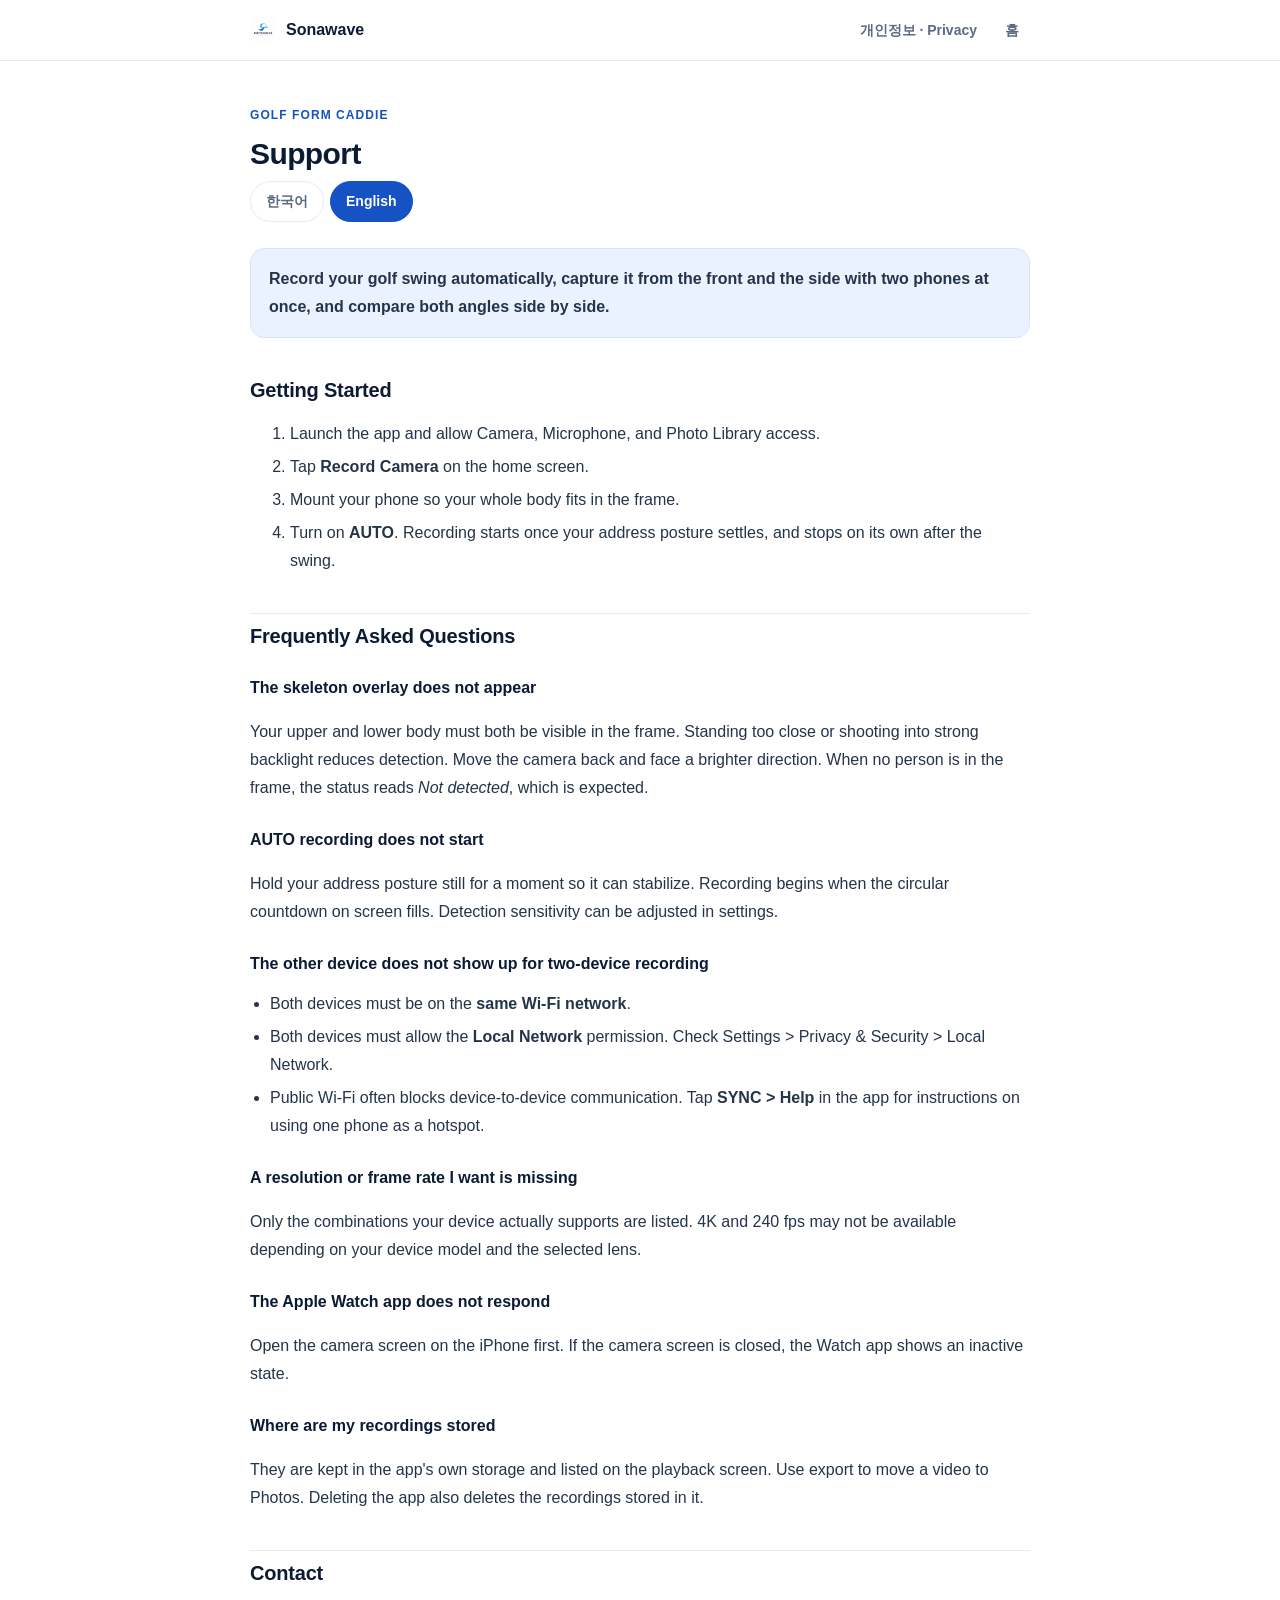
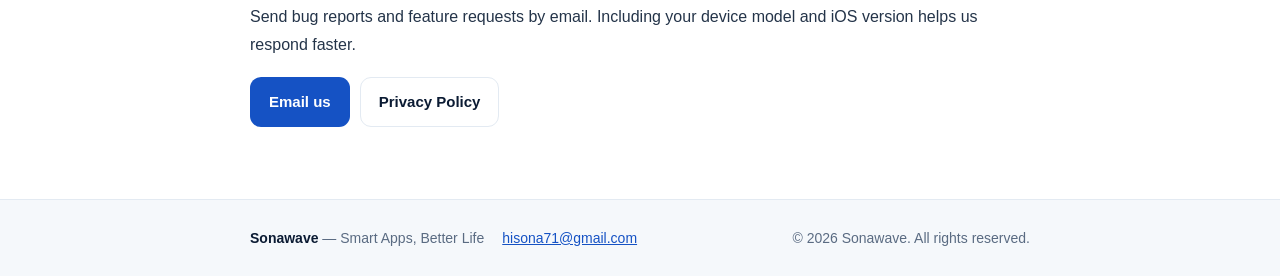
==== golfformcaddie/index.html @ f2c0e0cf "Golf Form Caddie 개인정보 처리방침 및 지원 페이지 추가 - golfformcaddie/privacy.html: App Store 등록용 개인정보 처리방침 (한국어/영" ====
<!DOCTYPE html>
<html lang="ko">
<head>
<meta charset="utf-8">
<meta name="viewport" content="width=device-width, initial-scale=1">
<title>Golf Form Caddie 지원 | Support — Sonawave</title>
<meta name="description" content="Golf Form Caddie 사용 안내와 문의. 자동 녹화, 2대 동시 촬영, 비교 재생, Apple Watch 연동에 대한 도움말입니다.">
<link rel="icon" href="../images/sonawave_logo.png">
<link rel="stylesheet" href="style.css">
</head>
<body>

<header>
  <div class="wrap nav">
    <a class="brand" href="../">
      <img src="../images/sonawave_logo.png" alt="">
      <span>Sonawave</span>
    </a>
    <nav class="nav-links">
      <a href="privacy.html">개인정보 · Privacy</a>
      <a href="../">홈</a>
    </nav>
  </div>
</header>

<main>
  <div class="wrap">
    <div class="eyebrow">Golf Form Caddie</div>
    <h1 id="ttl">지원</h1>

    <div class="langbar">
      <button type="button" data-lang="ko" aria-pressed="true">한국어</button>
      <button type="button" data-lang="en" aria-pressed="false">English</button>
    </div>

    <!-- ================= 한국어 ================= -->
    <section data-body="ko">
      <div class="lead">
        <p>골프 스윙을 자동으로 녹화하고, 스마트폰 2대로 정면과 측면을 동시에 담아 나란히 비교 분석하는 앱입니다.</p>
      </div>

      <h2>시작하기</h2>
      <ol>
        <li>앱을 실행하고 카메라, 마이크, 사진 접근을 허용합니다.</li>
        <li>홈 화면에서 <strong>Record Camera</strong>를 선택합니다.</li>
        <li>스마트폰을 거치대에 놓고 몸 전체가 화면에 들어오도록 맞춥니다.</li>
        <li><strong>AUTO</strong>를 켜면 어드레스 자세가 안정된 뒤 녹화가 자동으로 시작되고, 스윙이 끝나면 스스로 멈춥니다.</li>
      </ol>

      <h2>자주 묻는 질문</h2>

      <h3>스켈레톤이 표시되지 않습니다</h3>
      <p>사람의 상반신과 하반신이 모두 화면에 들어와야 인식됩니다. 너무 가깝거나 역광이면 인식률이 떨어집니다. 카메라를 뒤로 물리고 밝은 방향으로 조정해 보세요. 화면에 사람이 없으면 <em>Not detected</em>로 표시되며 이는 정상입니다.</p>

      <h3>AUTO 녹화가 시작되지 않습니다</h3>
      <p>어드레스 자세를 잡고 잠시 움직이지 않아야 안정화가 완료됩니다. 화면의 원형 카운트다운이 채워지면 녹화가 시작됩니다. 감지 민감도는 설정에서 조정할 수 있습니다.</p>

      <h3>2대 동시 촬영에서 상대 기기가 보이지 않습니다</h3>
      <ul>
        <li>두 기기가 <strong>같은 Wi-Fi 네트워크</strong>에 연결되어 있어야 합니다.</li>
        <li>두 기기 모두 <strong>로컬 네트워크 권한</strong>을 허용해야 합니다. 설정 &gt; 개인정보 보호 및 보안 &gt; 로컬 네트워크에서 확인하세요.</li>
        <li>공용 Wi-Fi는 기기 간 통신을 차단하는 경우가 많습니다. 앱의 <strong>SYNC &gt; Help</strong>에서 한 대를 핫스팟으로 쓰는 방법을 안내합니다.</li>
      </ul>

      <h3>원하는 해상도나 프레임이 목록에 없습니다</h3>
      <p>기기가 실제로 지원하는 조합만 표시합니다. 4K나 240fps는 기기 모델과 선택한 렌즈에 따라 제공되지 않을 수 있습니다.</p>

      <h3>Apple Watch 앱이 동작하지 않습니다</h3>
      <p>iPhone에서 카메라 화면을 먼저 연 상태여야 Watch에서 제어할 수 있습니다. 카메라 화면이 닫혀 있으면 비활성 상태로 표시됩니다.</p>

      <h3>녹화한 영상은 어디에 저장되나요</h3>
      <p>앱 내부 저장 공간에 보관되며, 재생 화면에서 목록을 볼 수 있습니다. 사진 앱으로 옮기려면 내보내기를 선택하세요. 앱을 삭제하면 저장된 영상도 함께 삭제됩니다.</p>

      <h2>문의</h2>
      <p>오류 신고나 기능 제안을 메일로 받습니다. 사용 중인 기기 모델과 iOS 버전을 함께 적어주시면 확인이 빠릅니다.</p>
      <div class="cta">
        <a class="btn btn-primary" href="mailto:hisona71@gmail.com?subject=Golf%20Form%20Caddie%20문의">메일 보내기</a>
        <a class="btn btn-ghost" href="privacy.html">개인정보 처리방침</a>
      </div>
    </section>

    <!-- ================= English ================= -->
    <section data-body="en" hidden>
      <div class="lead">
        <p>Record your golf swing automatically, capture it from the front and the side with two phones at once, and compare both angles side by side.</p>
      </div>

      <h2>Getting Started</h2>
      <ol>
        <li>Launch the app and allow Camera, Microphone, and Photo Library access.</li>
        <li>Tap <strong>Record Camera</strong> on the home screen.</li>
        <li>Mount your phone so your whole body fits in the frame.</li>
        <li>Turn on <strong>AUTO</strong>. Recording starts once your address posture settles, and stops on its own after the swing.</li>
      </ol>

      <h2>Frequently Asked Questions</h2>

      <h3>The skeleton overlay does not appear</h3>
      <p>Your upper and lower body must both be visible in the frame. Standing too close or shooting into strong backlight reduces detection. Move the camera back and face a brighter direction. When no person is in the frame, the status reads <em>Not detected</em>, which is expected.</p>

      <h3>AUTO recording does not start</h3>
      <p>Hold your address posture still for a moment so it can stabilize. Recording begins when the circular countdown on screen fills. Detection sensitivity can be adjusted in settings.</p>

      <h3>The other device does not show up for two-device recording</h3>
      <ul>
        <li>Both devices must be on the <strong>same Wi-Fi network</strong>.</li>
        <li>Both devices must allow the <strong>Local Network</strong> permission. Check Settings &gt; Privacy &amp; Security &gt; Local Network.</li>
        <li>Public Wi-Fi often blocks device-to-device communication. Tap <strong>SYNC &gt; Help</strong> in the app for instructions on using one phone as a hotspot.</li>
      </ul>

      <h3>A resolution or frame rate I want is missing</h3>
      <p>Only the combinations your device actually supports are listed. 4K and 240 fps may not be available depending on your device model and the selected lens.</p>

      <h3>The Apple Watch app does not respond</h3>
      <p>Open the camera screen on the iPhone first. If the camera screen is closed, the Watch app shows an inactive state.</p>

      <h3>Where are my recordings stored</h3>
      <p>They are kept in the app's own storage and listed on the playback screen. Use export to move a video to Photos. Deleting the app also deletes the recordings stored in it.</p>

      <h2>Contact</h2>
      <p>Send bug reports and feature requests by email. Including your device model and iOS version helps us respond faster.</p>
      <div class="cta">
        <a class="btn btn-primary" href="mailto:hisona71@gmail.com?subject=Golf%20Form%20Caddie%20Support">Email us</a>
        <a class="btn btn-ghost" href="privacy.html">Privacy Policy</a>
      </div>
    </section>
  </div>
</main>

<footer>
  <div class="wrap foot">
    <span><strong style="color:var(--text)">Sonawave</strong> — Smart Apps, Better Life</span>
    <a href="mailto:hisona71@gmail.com">hisona71@gmail.com</a>
    <span class="copy">© 2026 Sonawave. All rights reserved.</span>
  </div>
</footer>

<script>
(function(){
  var TITLES = { ko:{t:"지원", lang:"ko"}, en:{t:"Support", lang:"en"} };
  var buttons = document.querySelectorAll(".langbar button");
  function apply(lang){
    document.querySelectorAll("[data-body]").forEach(function(s){
      s.hidden = (s.getAttribute("data-body") !== lang);
    });
    buttons.forEach(function(b){
      b.setAttribute("aria-pressed", String(b.getAttribute("data-lang") === lang));
    });
    document.getElementById("ttl").textContent = TITLES[lang].t;
    document.documentElement.lang = TITLES[lang].lang;
    try { localStorage.setItem("gfc-lang", lang); } catch (e) {}
  }
  buttons.forEach(function(b){
    b.addEventListener("click", function(){ apply(b.getAttribute("data-lang")); });
  });
  var saved = null;
  try { saved = localStorage.getItem("gfc-lang"); } catch (e) {}
  apply(saved || ((navigator.language || "").toLowerCase().indexOf("ko") === 0 ? "ko" : "en"));
})();
</script>

</body>
</html>
---- golfformcaddie/style.css ----
:root{
  --cyan:#1fa8d8;
  --blue:#1552c4;
  --blue-deep:#0f3fb0;
  --navy:#0b1b33;
  --bg:#ffffff;
  --bg-alt:#f5f8fb;
  --surface:#ffffff;
  --border:#e3eaf2;
  --text:#0b1b33;
  --text-dim:#5a6b82;
  --accent:var(--blue);
  --accent-soft:#eaf2ff;
  --shadow:0 1px 2px rgba(11,27,51,.05), 0 8px 24px rgba(11,27,51,.06);
  --radius:14px;
  --max:820px;
}
*{box-sizing:border-box}
body{
  margin:0;background:var(--bg);color:var(--text);
  font:16px/1.75 -apple-system,BlinkMacSystemFont,"Apple SD Gothic Neo","Segoe UI",Roboto,"Helvetica Neue",Arial,sans-serif;
  -webkit-text-size-adjust:100%;
}
.wrap{max-width:var(--max);margin:0 auto;padding:0 20px}
header{
  border-bottom:1px solid var(--border);background:rgba(255,255,255,.9);
  backdrop-filter:saturate(180%) blur(10px);position:sticky;top:0;z-index:10;
}
.nav{display:flex;align-items:center;justify-content:space-between;gap:16px;height:60px}
.brand{display:flex;align-items:center;gap:10px;text-decoration:none;color:var(--text);font-weight:700}
.brand img{width:26px;height:26px;border-radius:7px;display:block}
.nav-links{display:flex;gap:6px;align-items:center}
.nav-links a{
  color:var(--text-dim);text-decoration:none;font-size:14px;font-weight:600;
  padding:7px 11px;border-radius:9px;
}
.nav-links a:hover{color:var(--accent);background:var(--accent-soft)}
main{padding:44px 0 72px}
.eyebrow{
  font-size:12px;font-weight:700;letter-spacing:.09em;text-transform:uppercase;
  color:var(--accent);margin-bottom:8px;
}
h1{font-size:30px;line-height:1.3;margin:0 0 8px;letter-spacing:-.02em}
h2{font-size:20px;line-height:1.4;margin:38px 0 12px;letter-spacing:-.01em;padding-top:8px;border-top:1px solid var(--border)}
h2:first-of-type{border-top:0;padding-top:0}
h3{font-size:16px;margin:24px 0 8px}
p,li{color:#243449}
ul{padding-left:20px;margin:12px 0}
li{margin:5px 0}
a{color:var(--accent)}
.meta{color:var(--text-dim);font-size:14px;margin:0 0 4px}
.lead{
  background:var(--accent-soft);border:1px solid #d6e5ff;border-radius:var(--radius);
  padding:16px 18px;margin:22px 0 8px;
}
.lead p{margin:0;font-weight:600}
table{width:100%;border-collapse:collapse;margin:14px 0;font-size:15px}
th,td{text-align:left;padding:10px 12px;border-bottom:1px solid var(--border);vertical-align:top}
th{background:var(--bg-alt);font-size:13px;color:var(--text-dim);font-weight:700;white-space:nowrap}
.card{
  background:var(--surface);border:1px solid var(--border);border-radius:var(--radius);
  box-shadow:var(--shadow);padding:20px 22px;margin:16px 0;
}
.btn{
  display:inline-block;text-decoration:none;font-weight:700;font-size:15px;
  padding:11px 18px;border-radius:11px;border:1px solid transparent;
}
.btn-primary{background:var(--blue);color:#fff}
.btn-primary:hover{background:var(--blue-deep)}
.btn-ghost{background:#fff;border-color:var(--border);color:var(--text)}
.btn-ghost:hover{border-color:var(--accent);color:var(--accent)}
.cta{display:flex;gap:10px;flex-wrap:wrap;margin:18px 0 0}
.langbar{display:flex;gap:6px;margin:0 0 26px}
.langbar button{
  font:inherit;font-size:14px;font-weight:700;cursor:pointer;
  padding:7px 15px;border-radius:999px;border:1px solid var(--border);
  background:#fff;color:var(--text-dim);
}
.langbar button[aria-pressed="true"]{background:var(--blue);border-color:var(--blue);color:#fff}
footer{border-top:1px solid var(--border);background:var(--bg-alt);padding:26px 0}
.foot{display:flex;flex-wrap:wrap;gap:8px 18px;align-items:center;font-size:14px;color:var(--text-dim)}
.foot .copy{margin-left:auto}
@media (max-width:620px){
  h1{font-size:25px}
  .foot .copy{margin-left:0;width:100%}
  th,td{padding:9px 10px}
}
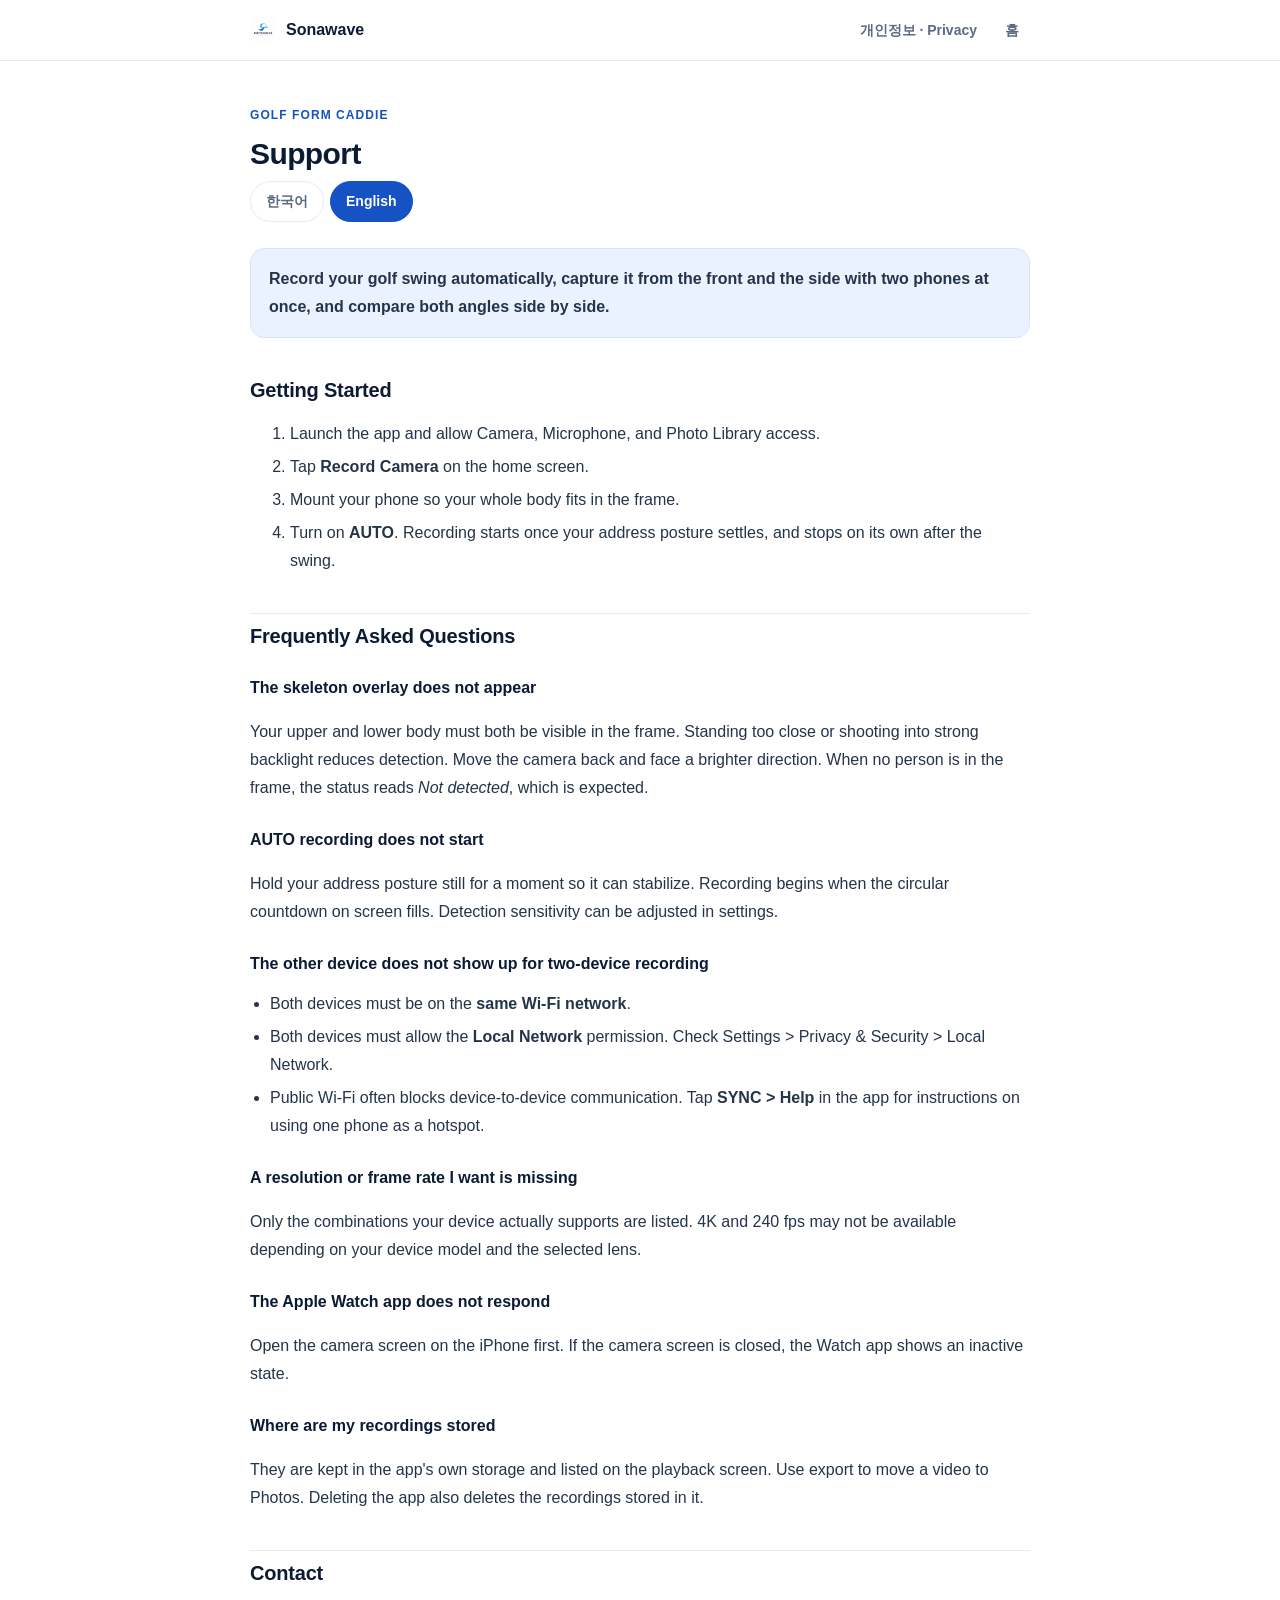
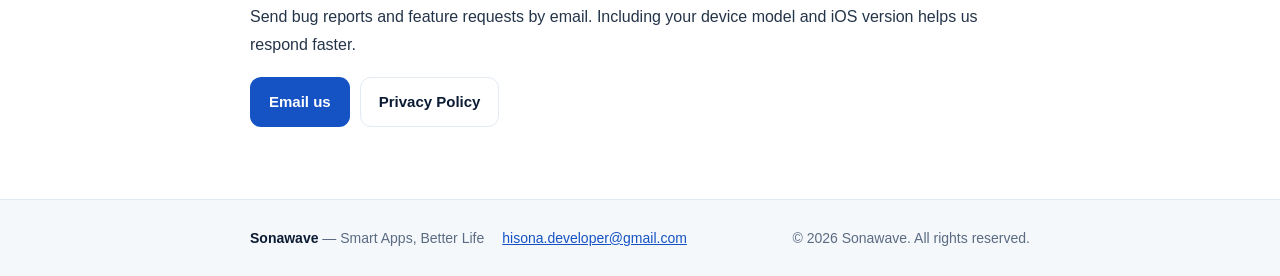
==== commit d26fac48: "Golf Form Caddie 페이지 연락처를 hisona.developer@gmail.com으로 변경 - 회사 소개 페이지(index.html)에서 이미 사용 중인 주소와 통일 " ====
--- a/golfformcaddie/index.html
+++ b/golfformcaddie/index.html
@@ -74,7 +74,7 @@
       <h2>문의</h2>
       <p>오류 신고나 기능 제안을 메일로 받습니다. 사용 중인 기기 모델과 iOS 버전을 함께 적어주시면 확인이 빠릅니다.</p>
       <div class="cta">
-        <a class="btn btn-primary" href="mailto:hisona71@gmail.com?subject=Golf%20Form%20Caddie%20문의">메일 보내기</a>
+        <a class="btn btn-primary" href="mailto:hisona.developer@gmail.com?subject=Golf%20Form%20Caddie%20문의">메일 보내기</a>
         <a class="btn btn-ghost" href="privacy.html">개인정보 처리방침</a>
       </div>
     </section>
@@ -120,7 +120,7 @@
       <h2>Contact</h2>
       <p>Send bug reports and feature requests by email. Including your device model and iOS version helps us respond faster.</p>
       <div class="cta">
-        <a class="btn btn-primary" href="mailto:hisona71@gmail.com?subject=Golf%20Form%20Caddie%20Support">Email us</a>
+        <a class="btn btn-primary" href="mailto:hisona.developer@gmail.com?subject=Golf%20Form%20Caddie%20Support">Email us</a>
         <a class="btn btn-ghost" href="privacy.html">Privacy Policy</a>
       </div>
     </section>
@@ -130,7 +130,7 @@
 <footer>
   <div class="wrap foot">
     <span><strong style="color:var(--text)">Sonawave</strong> — Smart Apps, Better Life</span>
-    <a href="mailto:hisona71@gmail.com">hisona71@gmail.com</a>
+    <a href="mailto:hisona.developer@gmail.com">hisona.developer@gmail.com</a>
     <span class="copy">© 2026 Sonawave. All rights reserved.</span>
   </div>
 </footer>
